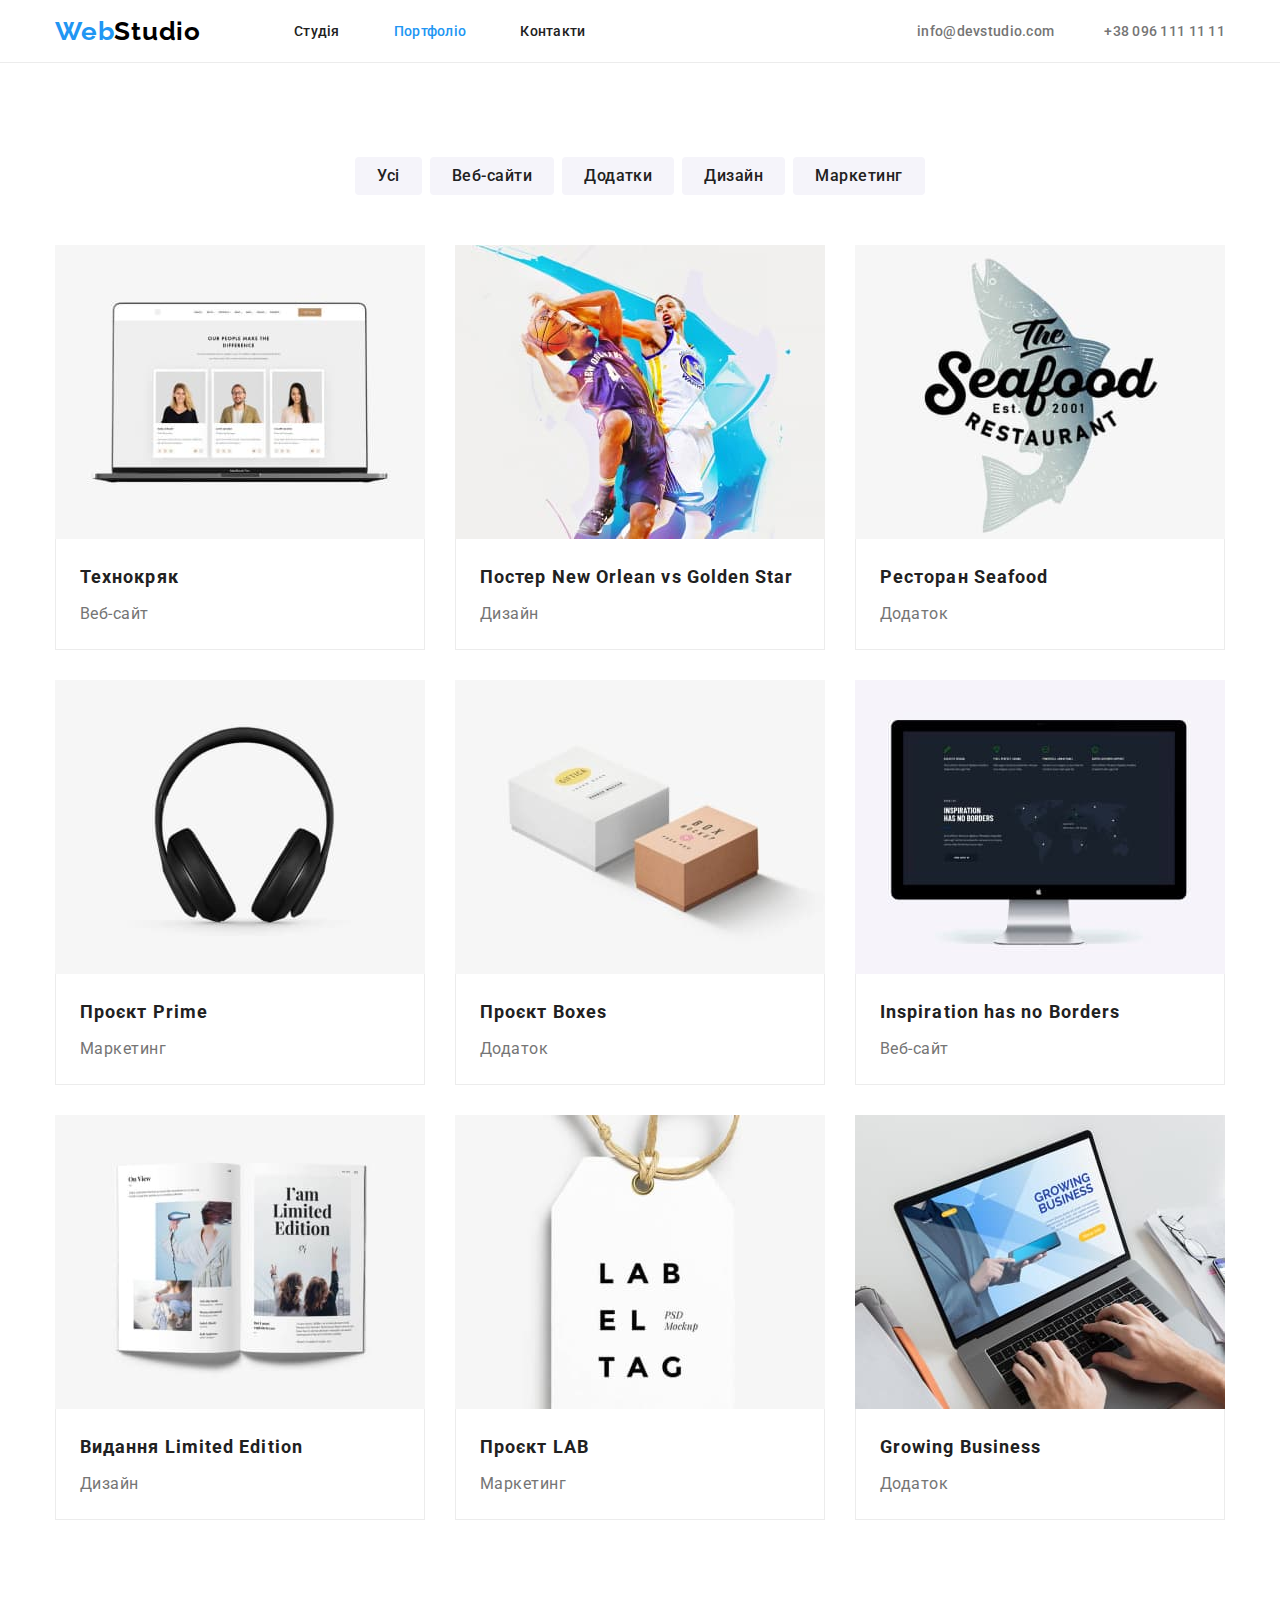
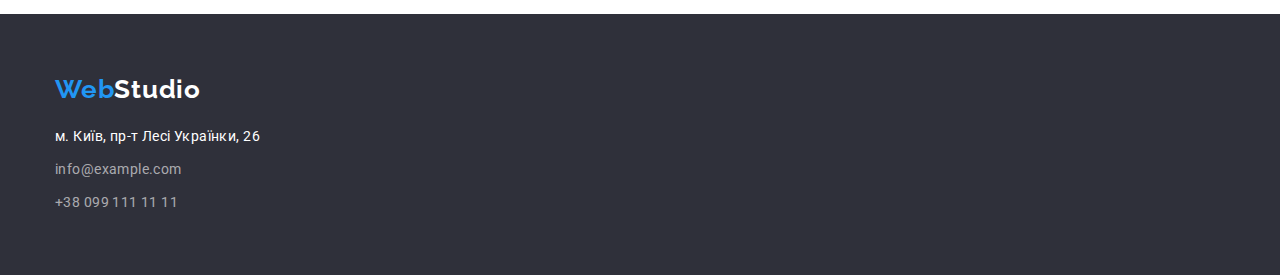
==== portfolio.html @ 6ec35f5c "Correction of homework according to the mentor's instructions" ====
<!DOCTYPE html>
<html lang="uk">
<head>
    <title>Web Studio - Portfolio</title>
    <meta charset="UTF-8">
    <meta http-equiv="X-UA-Compatible" content="IE=edge">
    <meta name="viewport" content="width=device-width, initial-scale=1.0">
    <link rel="stylesheet" href="./css/normalize.min.css">
    <link rel="preconnect" href="https://fonts.googleapis.com">
    <link rel="preconnect" href="https://fonts.gstatic.com" crossorigin>
    <link href="https://fonts.googleapis.com/css2?family=Raleway:wght@700&family=Roboto:wght@400;500;700;900&display=swap" rel="stylesheet">
    <link rel="stylesheet" href="./css/style.css">
</head>
<body>
    <header class="header header-portfolio">
        <div class="container">
            <a 
                class="logo link" 
                href="./index.html"
            >
                <span class="logo__text--blue">Web</span>Studio
            </a>
            <nav class="header-menu">
                <ul class="header-menu__list list">
                    <li class="header-menu__item">
                        <a 
                            class="header-menu__link link" 
                            href="./index.html"
                        >
                            Студія
                        </a>
                    </li>
                    <li class="header-menu__item">
                        <a 
                            class="header-menu__link is-active link" 
                            href="./portfolio.html"
                        >
                            Портфоліо
                        </a>
                    </li>
                    <li class="header-menu__item">
                        <a 
                            class="header-menu__link link" 
                            href="#null"
                        >
                            Контакти
                        </a>
                    </li>
                </ul>
            </nav>
            <ul class="header-contact list">
                <li class="header-contact__item">
                    <a 
                        class="header-contact__link link" 
                        href="mailto:info@devstudio.com"
                    >
                        info@devstudio.com
                    </a>
                </li>
                <li class="header-contact__item">
                    <a 
                        class="header-contact__link link" 
                        href="tel:+380961111111"
                    >
                        +38 096 111 11 11
                    </a>
                </li>
            </ul>
        </div>
    </header>
    <main>
        <section class="section">
            <h1 class="visually-hidden">Портфоліо</h1>
            <div class="container">
                <ul class="tabs list">
                    <li class="tabs-item">
                        <button class="tabs-item__button" type="button">Усі</button>
                    </li>
                    <li class="tabs-item">
                        <button class="tabs-item__button" type="button">Веб-сайти</button>
                    </li>
                    <li class="tabs-item">
                        <button class="tabs-item__button" type="button">Додатки</button>
                    </li>
                    <li class="tabs-item">
                        <button class="tabs-item__button" type="button">Дизайн</button>
                    </li>
                    <li class="tabs-item">
                        <button class="tabs-item__button" type="button">Маркетинг</button>
                    </li> 
                </ul>
                <ul class="list-item-flex portfolio-list list">
                    <li class="portfolio-list__item">
                        <img 
                            class="portfolio-list__image thumbnail"
                            src="./images/image-web-site.jpg"
                            width="370"
                            height="294" 
                            alt="Зображення Проєкту"
                        />
                        <div class="portfolio-list__content">
                            <h3 class="portfolio-list__title">Технокряк</h3>
                            <p class="portfolio-list__description">Веб-сайт</p>
                        </div>
                    </li>
                    <li class="portfolio-list__item">
                        <img 
                            class="portfolio-list__image thumbnail"
                            src="./images/web-site-design.jpg"
                            width="370"
                            height="294" 
                            alt="Зображення Проєкту"
                        />
                        <div class="portfolio-list__content">
                            <h3 class="portfolio-list__title">Постер <span lang="en">New Orlean vs Golden Star</span></h3>
                            <p class="portfolio-list__description">Дизайн</p>
                        </div>
                    </li>
                    <li class="portfolio-list__item">
                        <img
                            class="portfolio-list__image thumbnail" 
                            src="./images/apps.jpg"
                            width="370"
                            height="294" 
                            alt="Зображення Проєкту"
                        />
                        <div class="portfolio-list__content">
                            <h3 class="portfolio-list__title">Ресторан <span lang="en">Seafood</span></h3>
                            <p class="portfolio-list__description">Додаток</p>
                        </div>
                    </li>
                    <li class="portfolio-list__item">
                        <img
                            class="portfolio-list__image thumbnail" 
                            src="./images/marketing.jpg"
                            width="370"
                            height="294" 
                            alt="Зображення Проєкту"
                        />
                        <div class="portfolio-list__content">
                            <h3 class="portfolio-list__title">Проєкт <span lang="en">Prime</span></h3>
                            <p class="portfolio-list__description">Маркетинг</p>
                        </div>
                    </li>
                    <li class="portfolio-list__item">
                        <img
                            class="portfolio-list__image thumbnail" 
                            src="./images/apps-2.jpg"
                            width="370"
                            height="294" 
                            alt="Зображення Проєкту"
                        />
                        <div class="portfolio-list__content">
                            <h3 class="portfolio-list__title">Проєкт <span lang="en">Boxes</span></h3>
                            <p class="portfolio-list__description">Додаток</p>
                        </div>
                    </li>
                    <li class="portfolio-list__item">
                        <img
                            class="portfolio-list__image thumbnail" 
                            src="./images/web-site-2.jpg"
                            width="370"
                            height="294" 
                            alt="Зображення Проєкту"
                        />
                        <div class="portfolio-list__content">
                            <h3 
                                class="portfolio-list__title"
                                lang="en"
                            >
                                Inspiration has no Borders
                            </h3>
                            <p class="portfolio-list__description">Веб-сайт</p>
                        </div>
                    </li>
                    <li class="portfolio-list__item">
                        <img
                            class="portfolio-list__image thumbnail" 
                            src="./images/web-site-3.jpg"
                            width="370"
                            height="294" 
                            alt="Зображення Проєкту"
                        />
                        <div class="portfolio-list__content">
                            <h3 class="portfolio-list__title">Видання <span lang="en">Limited Edition</span></h3>
                            <p class="portfolio-list__description">Дизайн</p>
                        </div>
                    </li>
                    <li class="portfolio-list__item">
                        <img
                            class="portfolio-list__image thumbnail" 
                            src="./images/marketing-2.jpg"
                            width="370"
                            height="294" 
                            alt="Зображення Проєкту"
                        />
                        <div class="portfolio-list__content">
                            <h3 class="portfolio-list__title">Проєкт <span lang="en">LAB</span></h3>
                            <p class="portfolio-list__description">Маркетинг</p>
                        </div>
                        
                    </li>
                    <li class="portfolio-list__item">
                        <img
                            class="portfolio-list__image thumbnail" 
                            src="./images/apps-3.jpg"
                            width="370"
                            height="294" 
                            alt="Зображення Проєкту"
                        />
                        <div class="portfolio-list__content">
                            <h3 
                                class="portfolio-list__title"
                                lang="en"
                            >
                                Growing Business
                            </h3>
                            <p class="portfolio-list__description">Додаток</p>
                        </div>
                    </li>
                </ul>
            </div>
        </section>
    </main>
    <footer class="footer">
        <div class="container">
            <a 
                class="logo link" 
                href="./index.html"
            >
                <span class="logo__text--blue">Web</span>Studio
            </a>
            <address class="address">
                <p class="address-description">м. Київ, пр-т Лесі Українки, 26</p>
                <ul class="address-list list">
                    <li class="address-list__item">
                        <a 
                            class="address-list__link link" 
                            href="mailto:info@example.com"
                        >
                            info@example.com
                        </a>
                    </li>
                    <li class="address-list__item">
                        <a 
                            class="address-list__link link" 
                            href="tel:+380991111111"
                        >
                            +38 099 111 11 11
                        </a>
                    </li>
                </ul>
            </address>
        </div>
    </footer>
</body>
</html>
---- css/style.css ----
/* Basic style reset */
.link {text-decoration: none;}
.list {
    margin: 0;
    padding: 0;
    list-style: none;  
}

h1, 
h2, 
h3, 
h4, 
h5, 
h6, 
p { 
    margin: 0; 
}

button {
    padding: 0;
    border: 0;
    cursor: pointer;
}

.thumbnail {
    max-width: 100%;
    height: auto;
    vertical-align: middle;
}

/* Custom properties */

:root {
    --color-black: #000;
    --color-white: #fff;
    --color-silver: #757575;
    --color-dark-green: #212121;
    --color-white-smoke: #F5F5F5;
    --color-white-solid: #F5F4FA;
    --color-blue: #2196F3;
    --persian-blue: #188CE8;
    --color-bright-gray: #ECECEC
}

/* Styles for the container that centers the content */

body { 
    font-family: 'Roboto', sans-serif;
    background-color: var(--color-white);
    color: var(--color-silver); 
}

.container {
    max-width: 1200px;
    margin: 0 auto;
    padding: 0 15px;
}

.section { padding: 94px 0; }

.visually-hidden {
    position: absolute;
    width: 1px;
    height: 1px;
    margin: -1px;
    border: 0;
    padding: 0;
    white-space: nowrap;
    -webkit-clip-path: inset(100%);
    clip-path: inset(100%);
    clip: rect(0 0 0 0);
    overflow: hidden;
}

/* Styles for the logo */

.logo {
    display: inline-block;
    font-family: 'Raleway';
    font-weight: 700;
    font-size: 26px;
    line-height: 1.173;
    letter-spacing: 0.03em;
    color: var(--color-black);
}

.logo .logo__text--blue { color: var(--color-blue); }

/* Styles for the header element */

.header {
    border-bottom: 1px solid var(--color-bright-gray);
}

.header .container {
    display: flex;
    align-items: center;
}

.header-menu { margin-left: 93px; }

.header-menu__item { 
    display: inline-block;
    margin-left: 50px; 
}

.header-menu__item:first-of-type { margin-left: 0; }

.header-menu__link {
    display: inline-block;
    padding: 25px 0;
    font-weight: 500;
    font-size: 14px;
    line-height: 0.875;
    letter-spacing: 0.02em;
    color: var(--color-dark-green);
}

.header-menu__link:hover,
.header-menu__link:focus,
.header-menu__link.is-active { 
    color: var(--color-blue);
}

.header-contact {
    display: inline-flex;
    align-items: center; 
    margin-left: auto; 
}


.header-contact__item {
    display: inline-flex;
    margin-left: 50px;
}

.header-contact__icon {
    display: inline-block;
    margin-right: 10px;
}

.header-contact__item:first-of-type { margin-left: 0; }

.header-contact__link {
    display: inline-flex;
    align-items: center;
    padding: 25px 0;
    font-weight: 500;
    font-size: 14px;
    line-height: 0.875;
    letter-spacing: 0.02em;
    color: var(--color-silver);
}

.header-contact__link:hover ,
.header-contact__link:focus { 
    color: var(--color-blue);
}

/* Inner title for section */

.title-section {
    margin-bottom: 50px;
    font-weight: 700;
    font-size: 36px;
    line-height: 1.166;
    text-align: center;
    letter-spacing: 0.03em;
    color: var(--color-dark-green);
}

/* Component list */

.list-item-flex {
    display: flex;
    flex-wrap: wrap;
    gap: 30px;
}

.tabs {
    display: flex;
    justify-content: center;
    gap: 8px;
    margin-bottom: 50px;
    text-align: center;
}

.tabs-item {
    display: inline-block;
}


.tabs-item__button {
    padding: 6px 22px;
    font-weight: 500;
    font-size: 16px;
    line-height: 1.625;
    letter-spacing: 0.03em;
    color: var(--color-dark-green);
    background: var(--color-white-solid);
    border-radius: 4px;
}

.tabs-item__button:hover,
.tabs-item__button:focus {
    color: var(--color-white);
    background-color: var(--color-blue);
    box-shadow: 0px 3px 1px rgba(0, 0, 0, 0.1), 0px 1px 2px rgba(0, 0, 0, 0.08), 0px 2px 2px rgba(0, 0, 0, 0.12);
}

/* Styles for the banner section element */

.banner {
    padding: 200px 0;
    text-align: center;
    background-color: #2F303A;
}

.banner-title {
    width: 696px;
    margin: 0 auto;
    padding-bottom: 30px;
    font-weight: 900;
    font-size: 44px;
    line-height: 1.36;
    text-align: center;
    letter-spacing: 0.06em;
    text-transform: uppercase;
    color: var(--color-white);
}

.order-service {
    padding: 10px 32px;
    font-weight: 700;
    font-size: 16px;
    line-height: 30px;
    letter-spacing: 0.06em;
    color: var(--color-white);
    background-color: var(--color-blue);
    box-shadow: 0px 4px 4px rgba(0, 0, 0, 0.15);
    border-radius: 4px;
}

.order-service:hover,
.order-service:focus {
    background: var(--persian-blue);
}

.features {padding-top: 94px;}

/* Styles for the About us section element */

.about-us__list {
    display: flex;
    gap: 30px;
}

.about-us__item {
    flex-grow: 1;
    width: calc(25% - 30px);
}

.about-us__title {
    margin-bottom: 10px;
    font-weight: 700;
    font-size: 14px;
    line-height: 1.142;
    letter-spacing: 0.03em;
    text-transform: uppercase;
    color: var(--color-dark-green);
}

.about-us__paragraph {
    font-size: 14px;
    line-height: 1.71;
    letter-spacing: 0.03em;
    color: var(--color-silver);
}

/*  Styles for the About team element */

.about-team { background-color: var(--color-white-solid); }

.list-team__item {
    text-align: center;
    background: var(--color-white);
    box-shadow: 0px 1px 3px rgba(0, 0, 0, 0.12), 0px 1px 1px rgba(0, 0, 0, 0.14), 0px 2px 1px rgba(0, 0, 0, 0.2);
    border-radius: 0px 0px 4px 4px;
}

.list-team__content {
    padding-top: 30px;
    padding-bottom: 30px;
}

.list-team__title {
    margin-bottom: 10px;
    font-weight: 500;
    font-size: 16px;
    line-height: 1.1875;
    letter-spacing: 0.03em;
    color: var(--color-dark-green);
}

.list-team__description {
    font-style: normal;
    font-size: 16px;
    line-height: 1.187;
    text-align: center;
    letter-spacing: 0.03em;
    color: var(--color-silver);
}

/*  Styles for the portfolio element*/

.portfolio-list__item {
    flex-grow: 1;
	width: calc(33% - 30px);
}
 
.portfolio-list__title {
    margin-bottom: 4px;
    font-weight: 700;
    font-size: 18px;
    line-height: 2;
    letter-spacing: 0.06em;
    color: var(--color-dark-green);
}

.portfolio-list__description {
    font-size: 16px;
    line-height: 1.875;
    letter-spacing: 0.03em;
    color: var(--color-silver);
}

.portfolio-list__content {
    padding: 20px 24px;
    border-left: 1px solid var(--color-bright-gray);
    border-right: 1px solid var(--color-bright-gray);
    border-bottom: 1px solid var(--color-bright-gray);   
}

/* Styles for the footer element */

.footer {
    padding: 60px 0;
    background-color:  #2F303A;
}

.footer .logo {
    margin-bottom: 20px;
    color: var(--color-white);
}

.address {
    font-style: normal;
}

.address-description {
    margin-bottom: 9px;
    font-size: 14px;
    line-height: 1.714;
    letter-spacing: 0.03em;
    color: var(--color-white);
}

.address-list__item { margin-bottom: 9px; }
.address-list__item:last-of-type { margin-bottom: 0; }

.address-list__link {
    font-size: 14px;
    line-height: 1.714;
    letter-spacing: 0.03em;
    color: rgba(255, 255, 255, 0.6);
}
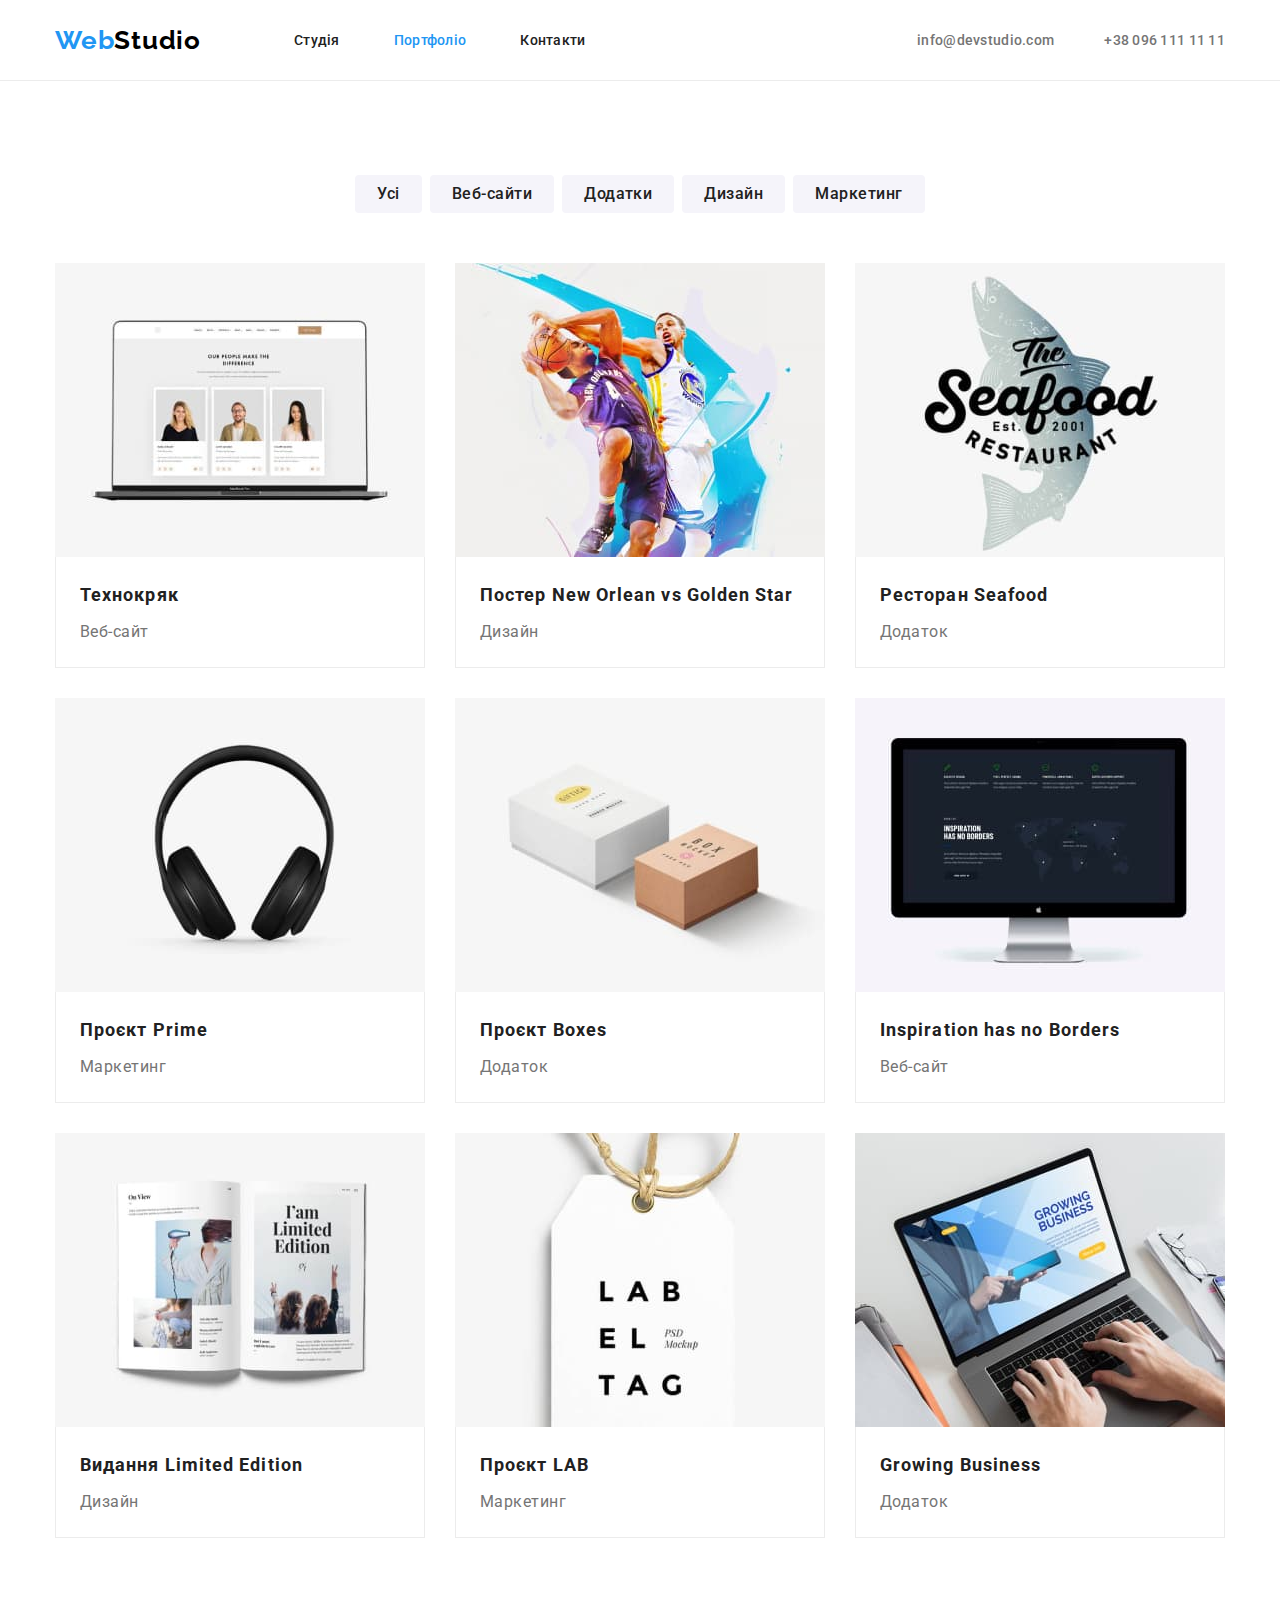
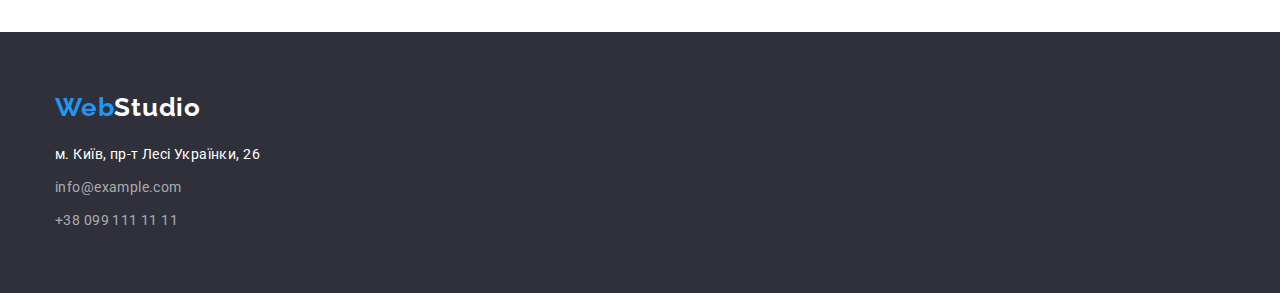
==== commit 5eea4e6e: "Correction of homework according to the mentor's instructions" ====
--- a/portfolio.html
+++ b/portfolio.html
@@ -69,8 +69,9 @@
         </div>
     </header>
     <main>
+        <h1 class="visually-hidden">Портфоліо</h1>
         <section class="section">
-            <h1 class="visually-hidden">Портфоліо</h1>
+            <h2 class="visually-hidden">наші роботи</h2>
             <div class="container">
                 <ul class="tabs list">
                     <li class="tabs-item">
--- a/css/style.css
+++ b/css/style.css
@@ -84,7 +84,11 @@
     color: var(--color-black);
 }
 
-.logo .logo__text--blue { color: var(--color-blue); }
+.logo__text--blue { color: var(--color-blue); }
+
+.header .logo {
+    padding: 25px 0;
+}  
 
 /* Styles for the header element */
 
@@ -108,7 +112,7 @@
 
 .header-menu__link {
     display: inline-block;
-    padding: 25px 0;
+    padding: 32px 0;
     font-weight: 500;
     font-size: 14px;
     line-height: 0.875;
@@ -144,7 +148,7 @@
 .header-contact__link {
     display: inline-flex;
     align-items: center;
-    padding: 25px 0;
+    padding: 32px 0;
     font-weight: 500;
     font-size: 14px;
     line-height: 0.875;
@@ -219,7 +223,7 @@
 .banner-title {
     width: 696px;
     margin: 0 auto;
-    padding-bottom: 30px;
+    margin-bottom: 30px;
     font-weight: 900;
     font-size: 44px;
     line-height: 1.36;
@@ -246,7 +250,7 @@
     background: var(--persian-blue);
 }
 
-.features {padding-top: 94px;}
+.service {padding-bottom: 94px;}
 
 /* Styles for the About us section element */
 
@@ -336,9 +340,8 @@
 
 .portfolio-list__content {
     padding: 20px 24px;
-    border-left: 1px solid var(--color-bright-gray);
-    border-right: 1px solid var(--color-bright-gray);
-    border-bottom: 1px solid var(--color-bright-gray);   
+    border: 1px solid var(--color-bright-gray);
+    border-top: none;
 }
 
 /* Styles for the footer element */
@@ -373,4 +376,9 @@
     line-height: 1.714;
     letter-spacing: 0.03em;
     color: rgba(255, 255, 255, 0.6);
+}
+
+.address-list__link:hover,
+.address-list__link:focus {
+    color: var(--color-blue);
 }